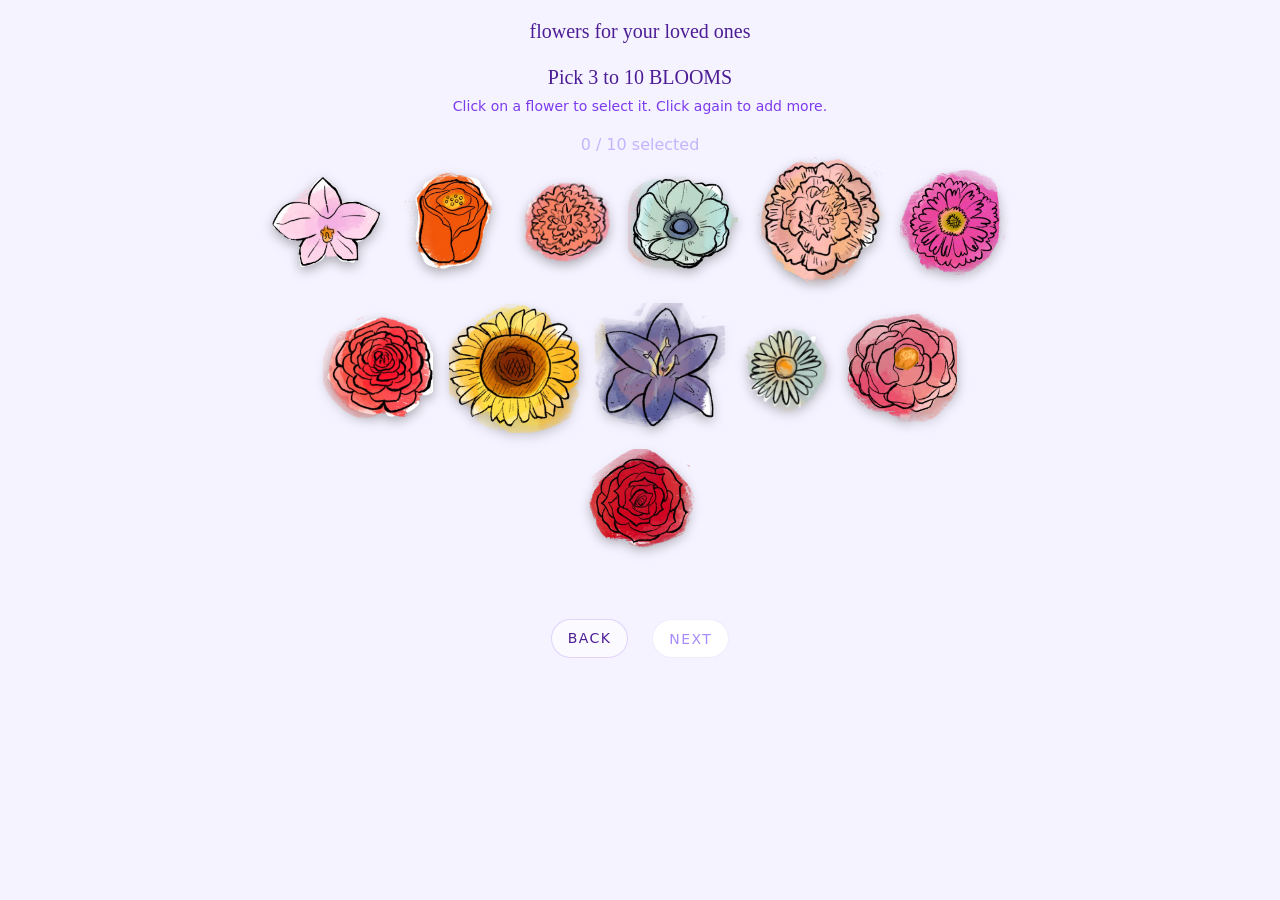
==== arrange.html @ 4278deaa "Initial commit with fresh files" ====
<!DOCTYPE html>
<html lang="en">
<head>
  <meta charset="UTF-8">
  <meta name="viewport" content="width=device-width, initial-scale=1">
  <title>arrange your bouquet — flowers for your loved ones</title>
  <meta name="description" content="Arrange your digital flower bouquet.">
  <link rel="stylesheet" href="./styles.css">
</head>
<body>
  <div class="page-wrapper animate-fade-in" style="min-height: auto;">
    <div style="width:100%; max-width:48rem; margin:0 auto; text-align:center; padding:0.5rem 0.5rem 2rem;">

      <!-- Header -->
      <a href="./index.html" class="logo-link">
        <h2 class="brand-title-small" style="text-align: center;">flowers for your loved ones</h2>
      </a>

      <h2 class="section-heading" style="margin-top:0.5rem;">ARRANGE YOUR BOUQUET</h2>
      <p class="section-subtitle">Choose random or manual arrangement.</p>

      <!-- Bush Style Selector -->
      <div class="bush-selector" id="bush-selector" style="position: relative; z-index: 20;">
        <button class="bush-option active" data-bush="bush-1">STYLE 1</button>
        <button class="bush-option" data-bush="bush-2">STYLE 2</button>
        <button class="bush-option" data-bush="bush-3">STYLE 3</button>
      </div>

      <!-- Arrange Mode Toggle -->
      <div class="arrange-mode-toggle" id="arrange-mode-toggle" style="position: relative; z-index: 20;">
        <button class="arrange-mode-btn active" data-mode="random">⟳ RANDOM</button>
        <button class="arrange-mode-btn" data-mode="manual">✋ MANUAL</button>
      </div>

      <!-- Random mode controls -->
      <div id="random-controls" style="margin-bottom: 0.5rem; position: relative; z-index: 20;">
        <button class="btn btn-small btn-secondary" id="btn-reshuffle" style="padding: 0.5rem 1rem; border-radius: 9999px;">
          ⟳ RESHUFFLE FLOWERS
        </button>
      </div>

      <!-- Manual mode controls -->
      <div id="manual-controls" style="display:none; position: relative; z-index: 20;">
        <p class="manual-hint">Drag flowers to reposition. Tap a flower then use controls to rotate.</p>
        <div class="rotation-controls" id="rotation-controls" style="display:none;">
          <button class="rot-btn" id="btn-rot-left">↺</button>
          <span class="rot-label" id="rot-label">0°</span>
          <button class="rot-btn" id="btn-rot-right">↻</button>
        </div>
      </div>

      <!-- Bouquet Preview -->
      <div class="bouquet-display">
        <div class="bouquet-container">
          <div class="bouquet-frame">
            <div id="bouquet-preview"></div>
          </div>
        </div>
      </div>

      <!-- Actions -->
      <div class="btn-group-horizontal" style="padding:1rem 0 0.5rem; position: relative; z-index: 20;">
        <a href="./bouquet.html" class="btn btn-small btn-secondary" id="btn-back" style="width:auto;">BACK</a>
        <button class="btn btn-small btn-primary" id="btn-next" style="width:auto;">NEXT</button>
      </div>

    </div>
  </div>

  <script src="./app.js"></script>
  <script>
    // ─── State ─────────────────────────────────
    const mode = getMode();
    const state = loadBuilderState();
    
    if (!state || !state.flowers || state.flowers.length < 3) {
      window.location.href = `./bouquet.html?mode=${mode}`;
    }

    let bushStyle = state.bushStyle || 'bush-1';
    let arrangeMode = 'random';
    let selectedFlowerIndex = -1;

    // Drag state — single shared state (no per-flower listeners)
    let dragState = {
      active: false,
      index: -1,
      wrapper: null,
      startX: 0,
      startY: 0,
      origOffsetX: 0,
      origOffsetY: 0,
      moved: false
    };

    // Set back button mode
    document.getElementById('btn-back').href = `./bouquet.html?mode=${mode}`;

    // Set initial active bush
    document.querySelectorAll('.bush-option').forEach(btn => {
      if(btn.dataset.bush === bushStyle) {
        document.querySelectorAll('.bush-option').forEach(b => b.classList.remove('active'));
        btn.classList.add('active');
      }
    });

    let currentFlowers = [...state.flowers];
    let currentLayout = state.layout || null;

    function generateLayout() {
      return currentFlowers.map(() => ({
        rotation: (Math.random() * 60) - 30,
        scale: 0.9 + (Math.random() * 0.2),
        offsetX: (Math.random() * 20) - 10,
        offsetY: (Math.random() * 20) - 10
      }));
    }

    function renderPreview(forceReshuffle = false) {
      if (!currentLayout || forceReshuffle) {
        for (let i = currentFlowers.length - 1; i > 0; i--) {
          const j = Math.floor(Math.random() * (i + 1));
          [currentFlowers[i], currentFlowers[j]] = [currentFlowers[j], currentFlowers[i]];
        }
        currentLayout = generateLayout();
      }

      const bouquetData = {
        mode: mode,
        bushStyle: bushStyle,
        flowers: currentFlowers,
        layout: currentLayout
      };

      const container = document.getElementById('bouquet-preview');
      renderBouquetComposition(container, bouquetData);

      // After render, set up manual mode class and click handlers
      if (arrangeMode === 'manual') {
        setupManualMode();
      }
    }

    // ─── Manual Mode Setup ────────────────────
    function setupManualMode() {
      const area = document.querySelector('.bouquet-area');
      if (!area) return;
      area.classList.add('manual-mode');

      // Disable the slow hover transition in manual mode
      const imgs = area.querySelectorAll('.bouquet-flower img');
      imgs.forEach(img => {
        img.style.transition = 'none';
      });

      // Only attach click listeners to each flower (lightweight)
      const wrappers = area.querySelectorAll('.bouquet-flower');
      wrappers.forEach((wrapper, index) => {
        wrapper.dataset.flowerIndex = index;
      });
    }

    function selectFlower(index) {
      selectedFlowerIndex = index;
      document.querySelectorAll('.bouquet-flower').forEach((el, i) => {
        el.classList.toggle('selected-flower', i === index);
      });
      document.getElementById('rotation-controls').style.display = 'flex';
      updateRotLabel();
    }

    function updateRotLabel() {
      if (selectedFlowerIndex >= 0 && currentLayout[selectedFlowerIndex]) {
        document.getElementById('rot-label').textContent = `${Math.round(currentLayout[selectedFlowerIndex].rotation)}°`;
      }
    }

    function applyFlowerTransform(index) {
      const wrappers = document.querySelectorAll('.bouquet-flower');
      if (!wrappers[index]) return;
      const l = currentLayout[index];
      const img = wrappers[index].querySelector('img');
      if (img) {
        img.style.transform = `translate(${l.offsetX || 0}px, ${l.offsetY || 0}px) rotate(${l.rotation}deg) scale(${l.scale})`;
      }
    }

    // ─── Single Global Drag Handlers ──────────
    // One set of listeners on document — no per-flower duplication
    function getFlowerWrapper(el) {
      while (el && !el.classList.contains('bouquet-flower')) {
        el = el.parentElement;
      }
      return el;
    }

    function onDragStart(clientX, clientY, target) {
      if (arrangeMode !== 'manual') return;
      const wrapper = getFlowerWrapper(target);
      if (!wrapper || wrapper.dataset.flowerIndex === undefined) return;

      const index = parseInt(wrapper.dataset.flowerIndex);
      const layout = currentLayout[index];

      dragState = {
        active: true,
        index: index,
        wrapper: wrapper,
        startX: clientX,
        startY: clientY,
        origOffsetX: layout.offsetX || 0,
        origOffsetY: layout.offsetY || 0,
        moved: false
      };
      wrapper.classList.add('dragging');
    }

    function onDragMove(clientX, clientY) {
      if (!dragState.active) return;
      const dx = clientX - dragState.startX;
      const dy = clientY - dragState.startY;

      if (Math.abs(dx) > 3 || Math.abs(dy) > 3) {
        dragState.moved = true;
      }

      currentLayout[dragState.index].offsetX = dragState.origOffsetX + dx;
      currentLayout[dragState.index].offsetY = dragState.origOffsetY + dy;
      applyFlowerTransform(dragState.index);
    }

    function onDragEnd() {
      if (!dragState.active) return;
      if (dragState.wrapper) {
        dragState.wrapper.classList.remove('dragging');
      }
      // If it was a click (no movement), select the flower
      if (!dragState.moved) {
        selectFlower(dragState.index);
      }
      dragState.active = false;
    }

    // Mouse
    document.addEventListener('mousedown', (e) => {
      if (arrangeMode !== 'manual') return;
      const wrapper = getFlowerWrapper(e.target);
      if (!wrapper) return;
      e.preventDefault();
      onDragStart(e.clientX, e.clientY, e.target);
    });
    document.addEventListener('mousemove', (e) => {
      if (!dragState.active) return;
      e.preventDefault();
      onDragMove(e.clientX, e.clientY);
    });
    document.addEventListener('mouseup', () => {
      onDragEnd();
    });

    // Touch
    document.addEventListener('touchstart', (e) => {
      if (arrangeMode !== 'manual') return;
      const wrapper = getFlowerWrapper(e.target);
      if (!wrapper) return;
      const touch = e.touches[0];
      onDragStart(touch.clientX, touch.clientY, e.target);
    }, { passive: true });
    document.addEventListener('touchmove', (e) => {
      if (!dragState.active) return;
      e.preventDefault(); // prevent scroll while dragging
      const touch = e.touches[0];
      onDragMove(touch.clientX, touch.clientY);
    }, { passive: false });
    document.addEventListener('touchend', () => {
      onDragEnd();
    });

    // ─── UI Events ────────────────────────────
    // Bush style buttons
    document.querySelectorAll('.bush-option').forEach(btn => {
      btn.addEventListener('click', () => {
        document.querySelectorAll('.bush-option').forEach(b => b.classList.remove('active'));
        btn.classList.add('active');
        bushStyle = btn.dataset.bush;
        renderPreview();
      });
    });

    // Arrange mode toggle
    document.querySelectorAll('.arrange-mode-btn').forEach(btn => {
      btn.addEventListener('click', () => {
        document.querySelectorAll('.arrange-mode-btn').forEach(b => b.classList.remove('active'));
        btn.classList.add('active');
        arrangeMode = btn.dataset.mode;

        document.getElementById('random-controls').style.display = arrangeMode === 'random' ? 'block' : 'none';
        document.getElementById('manual-controls').style.display = arrangeMode === 'manual' ? 'block' : 'none';

        selectedFlowerIndex = -1;
        document.getElementById('rotation-controls').style.display = 'none';
        renderPreview();
      });
    });

    // Reshuffle
    document.getElementById('btn-reshuffle').addEventListener('click', () => {
      renderPreview(true);
    });

    // Rotation controls
    document.getElementById('btn-rot-left').addEventListener('click', () => {
      if (selectedFlowerIndex < 0) return;
      currentLayout[selectedFlowerIndex].rotation -= 15;
      applyFlowerTransform(selectedFlowerIndex);
      updateRotLabel();
    });

    document.getElementById('btn-rot-right').addEventListener('click', () => {
      if (selectedFlowerIndex < 0) return;
      currentLayout[selectedFlowerIndex].rotation += 15;
      applyFlowerTransform(selectedFlowerIndex);
      updateRotLabel();
    });

    // Next button
    document.getElementById('btn-next').addEventListener('click', () => {
      saveBuilderState({
        bushStyle: bushStyle,
        flowers: currentFlowers,
        layout: currentLayout
      });
      window.location.href = `./note.html?mode=${mode}`;
    });

    // ─── Init ──────────────────────────────────
    renderPreview();
  </script>
</body>
</html>
---- styles.css ----
/* ============================================
   FLOWERS FOR YOUR LOVED ONES — Global Styles
   ============================================ */

/* CSS Reset & Base */
*, *::before, *::after {
  box-sizing: border-box;
  margin: 0;
  padding: 0;
}

:root {
  --bg-dark: #f5f3ff; /* violet-50 */
  --bg-panel: rgba(255, 255, 255, 0.6);
  --bg-panel-solid: #ffffff;
  --text-primary: #4c1d95; /* violet-900 */
  --text-muted: #7c3aed; /* violet-600 */
  --text-light: #a78bfa; /* violet-400 */
  --border-color: rgba(124, 58, 237, 0.2);
  --border-light: rgba(124, 58, 237, 0.1);
  --accent-pink: #c4b5fd; /* subtle violet-300 */
  --accent-badge-text: #4c1d95; /* deep violet text for badge */
  
  --font-serif: Georgia, 'Times New Roman', Times, serif;
  --font-sans: system-ui, -apple-system, sans-serif;
  
  --transition-fast: 150ms ease;
  --transition-medium: 300ms ease;
  --transition-slow: 700ms ease;
}

html {
  font-size: 16px;
  -webkit-text-size-adjust: 100%;
}

body {
  font-family: var(--font-sans);
  background-color: var(--bg-dark);
  color: var(--text-primary);
  min-height: 100vh;
  line-height: 1.5;
  -webkit-font-smoothing: antialiased;
  -moz-osx-font-smoothing: grayscale;
}

h1, h2, h3, h4, h5, h6 {
  font-family: var(--font-serif);
  font-weight: normal;
}

img {
  max-width: 100%;
  height: auto;
  display: block;
}

a {
  color: inherit;
  text-decoration: none;
}

button {
  font-family: inherit;
  cursor: pointer;
  border: none;
  background: none;
  font-size: inherit;
}

/* ============================================
   Layout
   ============================================ */

.page-wrapper {
  display: flex;
  flex-direction: column;
  justify-content: center;
  align-items: center;
  padding: 0.5rem;
  min-height: 100vh;
}

.page-content {
  padding: 1rem 0.5rem;
  margin: 0 auto;
  max-width: 48rem;
  text-align: center;
  width: 100%;
}

.container {
  display: flex;
  flex-direction: column;
  padding: 0.5rem;
  margin: 0 auto;
  max-width: 48rem;
  width: 100%;
}

/* ============================================
   Typography & Branding
   ============================================ */

.brand-title {
  font-family: var(--font-serif);
  font-size: 2rem;
  line-height: 1.2;
  margin-bottom: 0.25rem;
  letter-spacing: 0.02em;
  color: var(--text-primary);
}

.brand-title-small {
  font-family: var(--font-serif);
  font-size: 1.25rem;
  margin: 0.5rem 0;
  color: var(--text-primary);
}

.tagline {
  margin: 0.5rem 0 1rem;
  font-size: 1rem;
  color: var(--text-muted);
  font-style: italic;
  font-family: var(--font-serif);
}

/* ============================================
   Hero Section
   ============================================ */

.hero-flower {
  width: 90px;
  height: 90px;
  object-fit: cover;
  margin: 0 auto 1rem;
  filter: drop-shadow(0 6px 10px rgba(0,0,0,0.3));
}

/* ============================================
   Buttons
   ============================================ */

.btn {
  display: inline-block;
  font-size: 0.875rem;
  padding: 0.75rem 1.5rem;
  margin: 0.25rem;
  border-radius: 9999px;
  transition: all var(--transition-fast);
  text-align: center;
  text-transform: uppercase;
  letter-spacing: 0.1em;
  width: 100%;
  max-width: 340px;
  font-weight: 500;
}

.btn-primary {
  background-color: var(--accent-pink);
  color: var(--bg-dark);
}

.btn-primary:hover {
  opacity: 0.9;
  transform: translateY(-2px);
  box-shadow: 0 4px 12px rgba(217, 70, 239, 0.4);
}

.btn-secondary {
  border: 1px solid var(--border-color);
  color: var(--text-primary);
  background: var(--bg-panel);
  backdrop-filter: blur(8px);
}

.btn-secondary:hover {
  background-color: var(--border-color);
  color: var(--bg-dark);
}

.btn-text {
  text-decoration: underline;
  text-underline-offset: 4px;
  color: var(--text-muted);
  background: transparent;
}

.btn-text:hover {
  color: var(--text-primary);
}

.btn-disabled {
  background-color: var(--bg-panel-solid);
  color: var(--text-light);
  cursor: not-allowed;
  pointer-events: none;
  border: 1px solid var(--border-light);
}

.btn-small {
  font-size: 0.75rem;
  padding: 0.5rem 1rem;
  width: auto;
}

@media (min-width: 768px) {
  .btn-small {
    font-size: 0.875rem;
  }
}

.btn-group {
  display: flex;
  flex-direction: column;
  align-items: center;
  justify-content: center;
  gap: 0.5rem;
}

.btn-group-horizontal {
  display: flex;
  flex-wrap: wrap;
  align-items: center;
  justify-content: center;
  gap: 1rem;
}

/* ============================================
   Flower Grid (Builder)
   ============================================ */

.section-heading {
  margin-bottom: 0.25rem;
  font-size: 1.25rem;
}

.section-subtitle {
  margin-bottom: 1rem;
  font-size: 0.875rem;
  color: var(--text-muted);
}

.flower-grid {
  display: flex;
  flex-wrap: wrap;
  justify-content: center;
  gap: 1rem;
  margin-bottom: 2rem;
  align-items: center;
  min-height: 200px;
}

.flower-card {
  display: flex;
  position: relative;
  flex-direction: column;
  align-items: center;
  cursor: pointer;
  background: none;
  border: none;
  padding: 0;
  transition: transform var(--transition-medium);
}

.flower-card:hover .flower-img-wrapper {
  transform: translateY(-8px);
  filter: brightness(1.2);
}

.flower-card.selected .flower-img-wrapper {
  transform: translateY(-8px);
}

.flower-img-wrapper {
  display: flex;
  align-items: center;
  justify-content: center;
  transition: all var(--transition-medium);
  overflow: hidden;
  filter: drop-shadow(0 4px 6px rgba(0,0,0,0.3));
}

/* Varying flower sizes like the original */
.flower-img-wrapper.size-sm { width: 90px; height: 90px; }
.flower-img-wrapper.size-md { width: 110px; height: 110px; }
.flower-img-wrapper.size-lg { width: 130px; height: 130px; }

.flower-img-wrapper img {
  width: 100%;
  height: 100%;
  object-fit: cover;
}

/* Selection badge */
.flower-badge {
  display: flex;
  position: absolute;
  top: 0;
  right: 0;
  justify-content: center;
  align-items: center;
  width: 1.5rem;
  height: 1.5rem;
  font-size: 0.875rem;
  font-weight: 600;
  border-radius: 50%;
  background-color: var(--accent-pink);
  color: var(--accent-badge-text);
  z-index: 5;
  box-shadow: 0 2px 4px rgba(0,0,0,0.5);
}

/* Selection pills */
.selection-area {
  margin-top: 1rem;
}

.selection-pills {
  display: flex;
  flex-wrap: wrap;
  gap: 0.5rem;
  justify-content: center;
  margin-top: 0.5rem;
}

.pill {
  padding: 0.35rem 0.875rem;
  font-size: 0.875rem;
  border-radius: 9999px;
  border: 1px solid var(--border-color);
  color: var(--text-primary);
  background: var(--bg-panel);
  backdrop-filter: blur(4px);
  transition: all var(--transition-fast);
  cursor: pointer;
}

.pill:hover {
  background-color: var(--accent-pink);
  color: var(--bg-dark);
  border-color: var(--accent-pink);
}

/* Counter */
.counter-text {
  font-size: 1rem;
  margin-top: 1rem;
  color: var(--accent-pink);
  font-weight: 500;
}

/* Next button area */
.nav-buttons {
  display: flex;
  flex-direction: row;
  gap: 1rem;
  justify-content: center;
  margin: 1rem auto;
}

/* ============================================
   Bush / Bouquet Arrangement
   ============================================ */

.bouquet-display {
  text-align: center;
}

.bouquet-container {
  display: flex;
  flex-direction: column;
  max-width: 32rem;
  margin: 0 auto;
  background-color: var(--bg-panel-solid);
  border-radius: 1000px;
  box-shadow: inset 0 0 50px rgba(126, 34, 206, 0.1), 0 20px 40px rgba(76, 29, 149, 0.15);
}

.bouquet-frame {
  display: flex;
  position: relative;
  justify-content: center;
  align-items: center;
  padding: 1rem 0;
  margin: 1rem 0;
}

.bouquet-area {
  position: relative;
  width: 400px;
  max-width: 100%;
  min-height: 320px;
}


.bush-bg {
  position: absolute;
  top: 50%;
  left: 50%;
  z-index: 0;
  transform: translate(-50%, -50%);
  width: 600px;
  max-width: 120%;
  height: auto;
  opacity: 1;
}


.flowers-layer {
  display: flex;
  flex-wrap: wrap-reverse;
  width: 260px;
  justify-content: center;
  align-items: flex-end;
  margin: 0 auto;
  position: relative;
  gap: 0;
  z-index: 5;
}

.flowers-layer > div {
  flex-shrink: 0;
}

.bouquet-flower {
  display: flex;
  position: relative;
  justify-content: center;
  align-items: center;
}

.bouquet-flower img {
  position: relative;
  z-index: 5;
  transition: transform var(--transition-slow);
  filter: drop-shadow(0 8px 12px rgba(76, 29, 149, 0.3));
}

.bouquet-flower img:hover {
  transform: scale(1.1);
}

/* ============================================
   Arrange Mode Toggle & Manual Mode
   ============================================ */

.arrange-mode-toggle {
  display: flex;
  justify-content: center;
  gap: 0;
  margin: 0.5rem 0 1rem;
  background: var(--bg-panel);
  border: 1px solid var(--border-color);
  border-radius: 9999px;
  overflow: hidden;
  max-width: 280px;
  margin-left: auto;
  margin-right: auto;
}

.arrange-mode-btn {
  flex: 1;
  padding: 0.5rem 1.25rem;
  font-size: 0.75rem;
  text-transform: uppercase;
  letter-spacing: 0.08em;
  cursor: pointer;
  transition: all var(--transition-fast);
  background: transparent;
  color: var(--text-muted);
  border: none;
  font-weight: 500;
}

.arrange-mode-btn.active {
  background: var(--text-primary);
  color: var(--bg-dark);
}

.arrange-mode-btn:not(.active):hover {
  background: var(--border-light);
  color: var(--text-primary);
}

/* Manual mode — flowers become draggable */
.bouquet-area.manual-mode .bouquet-flower {
  cursor: grab;
  position: relative;
}

.bouquet-area.manual-mode .bouquet-flower img {
  transition: none; /* kill the 700ms transition — causes drag lag */
}

.bouquet-area.manual-mode .bouquet-flower.dragging {
  cursor: grabbing;
  z-index: 50;
}

.bouquet-area.manual-mode .bouquet-flower.dragging img {
  filter: drop-shadow(0 12px 20px rgba(76, 29, 149, 0.5));
}

.bouquet-area.manual-mode .bouquet-flower.selected-flower {
  z-index: 40;
}

.bouquet-area.manual-mode .bouquet-flower.selected-flower img {
  filter: drop-shadow(0 0 8px rgba(124, 58, 237, 0.8)) drop-shadow(0 8px 12px rgba(76, 29, 149, 0.3));
}

.bouquet-area.manual-mode .bouquet-flower img:hover {
  transform: none;
}

/* Rotation controls */
.rotation-controls {
  display: flex;
  justify-content: center;
  align-items: center;
  gap: 0.75rem;
  margin: 0.5rem 0;
}

.rotation-controls .rot-btn {
  width: 2.25rem;
  height: 2.25rem;
  border-radius: 50%;
  border: 1px solid var(--border-color);
  background: var(--bg-panel);
  color: var(--text-primary);
  font-size: 1.1rem;
  cursor: pointer;
  display: flex;
  align-items: center;
  justify-content: center;
  transition: all var(--transition-fast);
}

.rotation-controls .rot-btn:hover {
  background: var(--text-primary);
  color: var(--bg-dark);
  border-color: var(--text-primary);
}

.rotation-controls .rot-label {
  font-size: 0.75rem;
  color: var(--text-muted);
  min-width: 3rem;
  text-align: center;
}

.manual-hint {
  font-size: 0.8rem;
  color: var(--text-light);
  font-style: italic;
  margin: 0.25rem 0 0.5rem;
  font-family: var(--font-serif);
}

/* Bush style selector */
.bush-selector {
  display: flex;
  justify-content: center;
  gap: 0.5rem;
  margin: 0.5rem 0 1rem;
}

.bush-option {
  padding: 0.5rem 1rem;
  font-size: 0.75rem;
  border: 1px solid var(--border-light);
  border-radius: 9999px;
  cursor: pointer;
  transition: all var(--transition-fast);
  background: var(--bg-panel);
  color: var(--text-muted);
  text-transform: uppercase;
  letter-spacing: 0.05em;
}

.bush-option:hover {
  border-color: var(--text-primary);
  color: var(--text-primary);
}

.bush-option.active {
  background-color: var(--text-primary);
  color: var(--bg-dark);
  border-color: var(--text-primary);
}

/* ============================================
   Note Card
   ============================================ */

.note-card {
  background: rgba(255, 255, 255, 0.7);
  backdrop-filter: blur(12px);
  border: 1px solid var(--border-color);
  border-radius: 16px;
  padding: 1.5rem;
  margin: 0 auto;
  max-width: 28rem;
  width: 100%;
  box-shadow: 0 20px 40px rgba(76, 29, 149, 0.15);
  text-align: left;
}

.note-card.preview-mode {
  transform: translateY(-50px) rotate(-2deg);
  transition: all var(--transition-medium);
}

.note-card textarea {
  background: transparent;
  border: none;
  outline: none;
  font-family: var(--font-serif);
  font-size: 1.125rem;
  color: var(--text-primary);
  width: 100%;
  resize: vertical;
  line-height: 1.6;
  min-height: 120px;
}

.note-card textarea::placeholder {
  color: var(--text-light);
  font-style: italic;
}

.note-display {
  font-family: var(--font-serif);
  font-size: 1.125rem;
  color: var(--text-primary);
  line-height: 1.6;
  white-space: pre-wrap;
}

/* ============================================
   Animations
   ============================================ */

@keyframes fadeInUp {
  from {
    opacity: 0;
    transform: translateY(16px);
  }
  to {
    opacity: 1;
    transform: translateY(0);
  }
}

.animate-fade-in {
  animation: fadeInUp 0.7s ease both;
}

/* ============================================
   Share Link Section
   ============================================ */

.share-section {
  background: var(--bg-panel);
  border: 1px solid var(--border-color);
  border-radius: 12px;
  padding: 1.5rem;
  max-width: 400px;
  margin: 0 auto;
  text-align: center;
}

.share-link-box {
  display: flex;
  gap: 0.5rem;
  margin-top: 1rem;
}

.share-link-input {
  flex: 1;
  padding: 0.75rem;
  font-family: var(--font-sans);
  font-size: 0.875rem;
  border: 1px solid var(--border-light);
  border-radius: 8px;
  background: rgba(255,255,255,0.7);
  color: var(--text-primary);
}

.toast {
  position: fixed;
  bottom: 2rem;
  left: 50%;
  transform: translateX(-50%);
  background: var(--accent-pink);
  color: var(--bg-dark);
  padding: 0.75rem 1.5rem;
  border-radius: 9999px;
  font-size: 0.875rem;
  font-weight: 500;
  text-transform: uppercase;
  letter-spacing: 0.05em;
  z-index: 2000;
  box-shadow: 0 10px 20px rgba(217, 70, 239, 0.3);
  animation: fadeInUp 0.3s ease;
}

/* ============================================
   Responsive
   ============================================ */

@media (max-width: 640px) {
  .page-content {
    padding: 1.5rem 0.5rem;
  }
  
  .brand-title {
    font-size: 2rem;
  }

  .flower-img-wrapper.size-sm { width: 70px; height: 70px; }
  .flower-img-wrapper.size-md { width: 85px; height: 85px; }
  .flower-img-wrapper.size-lg { width: 100px; height: 100px; }

  .bouquet-area {
    min-height: 240px;
  }

  .bush-bg {
    width: 320px;
  }

  .flowers-layer {
    width: 180px;
  }

  .flowers-layer > div {
    margin-top: -2rem;
    margin-left: -0.5rem;
  }

  .note-card {
    max-width: 90%;
    padding: 1.5rem;
  }
}

@media (max-width: 380px) {
  .flower-img-wrapper.size-sm { width: 60px; height: 60px; }
  .flower-img-wrapper.size-md { width: 70px; height: 70px; }
  .flower-img-wrapper.size-lg { width: 80px; height: 80px; }

  .btn {
    padding: 0.5rem 1rem;
    font-size: 0.75rem;
  }
}
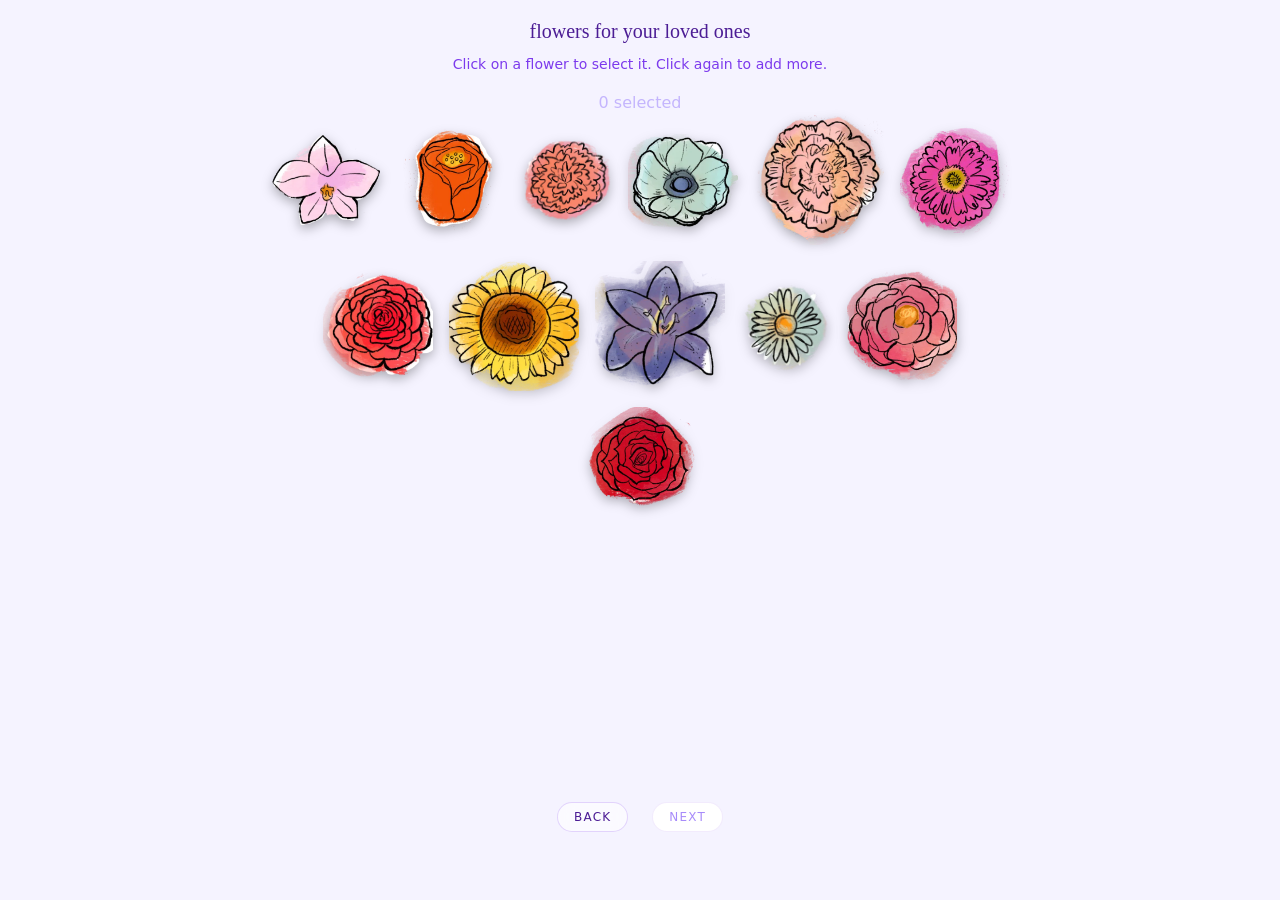
==== commit cc79e12e: "Update project files" ====
--- a/arrange.html
+++ b/arrange.html
@@ -8,64 +8,66 @@
   <link rel="stylesheet" href="./styles.css">
 </head>
 <body>
-  <div class="page-wrapper animate-fade-in" style="min-height: auto;">
-    <div style="width:100%; max-width:48rem; margin:0 auto; text-align:center; padding:0.5rem 0.5rem 2rem;">
-
-      <!-- Header -->
-      <a href="./index.html" class="logo-link">
-        <h2 class="brand-title-small" style="text-align: center;">flowers for your loved ones</h2>
-      </a>
-
-      <h2 class="section-heading" style="margin-top:0.5rem;">ARRANGE YOUR BOUQUET</h2>
-      <p class="section-subtitle">Choose random or manual arrangement.</p>
-
-      <!-- Bush Style Selector -->
-      <div class="bush-selector" id="bush-selector" style="position: relative; z-index: 20;">
-        <button class="bush-option active" data-bush="bush-1">STYLE 1</button>
-        <button class="bush-option" data-bush="bush-2">STYLE 2</button>
-        <button class="bush-option" data-bush="bush-3">STYLE 3</button>
+  <main class="container animate-fade-in">
+
+    <!-- Header -->
+    <a href="./index.html" class="logo-link">
+      <h2 class="brand-title-small">flowers for your loved ones</h2>
+    </a>
+
+    <h2 class="section-heading">ARRANGE YOUR BOUQUET</h2>
+    <p class="section-subtitle">Choose random or manual arrangement.</p>
+
+    <!-- Bush Style Selector -->
+    <div class="bush-selector" id="bush-selector">
+      <button class="bush-option active" data-bush="bush-1">STYLE 1</button>
+      <button class="bush-option" data-bush="bush-2">STYLE 2</button>
+      <button class="bush-option" data-bush="bush-3">STYLE 3</button>
+    </div>
+
+    <!-- Arrange Mode Toggle -->
+    <div class="arrange-mode-toggle" id="arrange-mode-toggle">
+      <button class="arrange-mode-btn active" data-mode="random">⟳ RANDOM</button>
+      <button class="arrange-mode-btn" data-mode="manual">✋ MANUAL</button>
+    </div>
+
+    <!-- Random mode controls -->
+    <div id="random-controls" style="margin-bottom: 0.5rem; position: relative; z-index: 20;">
+      <button class="btn btn-small btn-secondary" id="btn-reshuffle" style="padding: 0.5rem 1rem; border-radius: 9999px;">
+        ⟳ RESHUFFLE FLOWERS
+      </button>
+    </div>
+
+    <!-- Manual mode controls -->
+    <div id="manual-controls" style="display:none; position: relative; z-index: 20;">
+      <p class="manual-hint">Drag flowers to reposition. Tap a flower then use controls to rotate and scale.</p>
+      <div class="rotation-controls" id="rotation-controls" style="display:none;">
+        <button class="rot-btn" id="btn-scale-down">-</button>
+        <span class="rot-label" id="scale-label">100%</span>
+        <button class="rot-btn" id="btn-scale-up">+</button>
+        
+        <button class="rot-btn" id="btn-rot-left" style="margin-left: 0.5rem;">↺</button>
+        <span class="rot-label" id="rot-label">0°</span>
+        <button class="rot-btn" id="btn-rot-right">↻</button>
       </div>
-
-      <!-- Arrange Mode Toggle -->
-      <div class="arrange-mode-toggle" id="arrange-mode-toggle" style="position: relative; z-index: 20;">
-        <button class="arrange-mode-btn active" data-mode="random">⟳ RANDOM</button>
-        <button class="arrange-mode-btn" data-mode="manual">✋ MANUAL</button>
-      </div>
-
-      <!-- Random mode controls -->
-      <div id="random-controls" style="margin-bottom: 0.5rem; position: relative; z-index: 20;">
-        <button class="btn btn-small btn-secondary" id="btn-reshuffle" style="padding: 0.5rem 1rem; border-radius: 9999px;">
-          ⟳ RESHUFFLE FLOWERS
-        </button>
-      </div>
-
-      <!-- Manual mode controls -->
-      <div id="manual-controls" style="display:none; position: relative; z-index: 20;">
-        <p class="manual-hint">Drag flowers to reposition. Tap a flower then use controls to rotate.</p>
-        <div class="rotation-controls" id="rotation-controls" style="display:none;">
-          <button class="rot-btn" id="btn-rot-left">↺</button>
-          <span class="rot-label" id="rot-label">0°</span>
-          <button class="rot-btn" id="btn-rot-right">↻</button>
+    </div>
+
+    <!-- Bouquet Preview -->
+    <div class="bouquet-display">
+      <div class="bouquet-container">
+        <div class="bouquet-frame">
+          <div id="bouquet-preview"></div>
         </div>
       </div>
-
-      <!-- Bouquet Preview -->
-      <div class="bouquet-display">
-        <div class="bouquet-container">
-          <div class="bouquet-frame">
-            <div id="bouquet-preview"></div>
-          </div>
-        </div>
-      </div>
-
-      <!-- Actions -->
-      <div class="btn-group-horizontal" style="padding:1rem 0 0.5rem; position: relative; z-index: 20;">
-        <a href="./bouquet.html" class="btn btn-small btn-secondary" id="btn-back" style="width:auto;">BACK</a>
-        <button class="btn btn-small btn-primary" id="btn-next" style="width:auto;">NEXT</button>
-      </div>
-
-    </div>
-  </div>
+    </div>
+
+    <!-- Actions -->
+    <div class="btn-group-horizontal" style="position: relative; z-index: 20;">
+      <a href="./bouquet.html" class="btn btn-small btn-secondary" id="btn-back">BACK</a>
+      <button class="btn btn-small btn-primary" id="btn-next">NEXT</button>
+    </div>
+
+  </main>
 
   <script src="./app.js"></script>
   <script>
@@ -73,7 +75,7 @@
     const mode = getMode();
     const state = loadBuilderState();
     
-    if (!state || !state.flowers || state.flowers.length < 3) {
+    if (!state || !state.flowers || state.flowers.length < 1) {
       window.location.href = `./bouquet.html?mode=${mode}`;
     }
 
@@ -166,12 +168,14 @@
         el.classList.toggle('selected-flower', i === index);
       });
       document.getElementById('rotation-controls').style.display = 'flex';
-      updateRotLabel();
-    }
-
-    function updateRotLabel() {
+      updateControlsLabel();
+    }
+
+    function updateControlsLabel() {
       if (selectedFlowerIndex >= 0 && currentLayout[selectedFlowerIndex]) {
-        document.getElementById('rot-label').textContent = `${Math.round(currentLayout[selectedFlowerIndex].rotation)}°`;
+        const layout = currentLayout[selectedFlowerIndex];
+        document.getElementById('rot-label').textContent = `${Math.round(layout.rotation)}°`;
+        document.getElementById('scale-label').textContent = `${Math.round((layout.scale || 1) * 100)}%`;
       }
     }
 
@@ -313,14 +317,31 @@
       if (selectedFlowerIndex < 0) return;
       currentLayout[selectedFlowerIndex].rotation -= 15;
       applyFlowerTransform(selectedFlowerIndex);
-      updateRotLabel();
+      updateControlsLabel();
     });
 
     document.getElementById('btn-rot-right').addEventListener('click', () => {
       if (selectedFlowerIndex < 0) return;
       currentLayout[selectedFlowerIndex].rotation += 15;
       applyFlowerTransform(selectedFlowerIndex);
-      updateRotLabel();
+      updateControlsLabel();
+    });
+
+    // Scale controls
+    document.getElementById('btn-scale-down').addEventListener('click', () => {
+      if (selectedFlowerIndex < 0) return;
+      const layout = currentLayout[selectedFlowerIndex];
+      layout.scale = Math.max(0.5, (layout.scale || 1) - 0.1);
+      applyFlowerTransform(selectedFlowerIndex);
+      updateControlsLabel();
+    });
+
+    document.getElementById('btn-scale-up').addEventListener('click', () => {
+      if (selectedFlowerIndex < 0) return;
+      const layout = currentLayout[selectedFlowerIndex];
+      layout.scale = Math.min(2.5, (layout.scale || 1) + 0.1);
+      applyFlowerTransform(selectedFlowerIndex);
+      updateControlsLabel();
     });
 
     // Next button
--- a/styles.css
+++ b/styles.css
@@ -10,20 +10,20 @@
 }
 
 :root {
-  --bg-dark: #f5f3ff; /* violet-50 */
+  --bg-dark: #f5f3ff;               /* violet-50  */
   --bg-panel: rgba(255, 255, 255, 0.6);
   --bg-panel-solid: #ffffff;
-  --text-primary: #4c1d95; /* violet-900 */
-  --text-muted: #7c3aed; /* violet-600 */
-  --text-light: #a78bfa; /* violet-400 */
+  --text-primary: #4c1d95;          /* violet-900 */
+  --text-muted: #7c3aed;            /* violet-600 */
+  --text-light: #a78bfa;            /* violet-400 */
   --border-color: rgba(124, 58, 237, 0.2);
   --border-light: rgba(124, 58, 237, 0.1);
-  --accent-pink: #c4b5fd; /* subtle violet-300 */
-  --accent-badge-text: #4c1d95; /* deep violet text for badge */
-  
+  --accent-pink: #c4b5fd;           /* violet-300 */
+  --accent-badge-text: #4c1d95;
+
   --font-serif: Georgia, 'Times New Roman', Times, serif;
   --font-sans: system-ui, -apple-system, sans-serif;
-  
+
   --transition-fast: 150ms ease;
   --transition-medium: 300ms ease;
   --transition-slow: 700ms ease;
@@ -72,6 +72,7 @@
    Layout
    ============================================ */
 
+/* Full-viewport centering shell — used on index.html */
 .page-wrapper {
   display: flex;
   flex-direction: column;
@@ -81,21 +82,32 @@
   min-height: 100vh;
 }
 
+/* Centered column that fills the viewport — used on index.html inner content */
 .page-content {
+  display: flex;
+  flex-direction: column;
+  justify-content: center;
   padding: 1rem 0.5rem;
   margin: 0 auto;
   max-width: 48rem;
   text-align: center;
   width: 100%;
-}
-
+  min-height: calc(100vh - 1rem);
+  position: relative;
+}
+
+/* Shared inner container — used on bouquet / arrange / note / p pages */
 .container {
   display: flex;
   flex-direction: column;
-  padding: 0.5rem;
+  justify-content: center;
+  padding: 0.5rem 0.5rem 2rem;
   margin: 0 auto;
   max-width: 48rem;
   width: 100%;
+  min-height: calc(100vh - 1rem);
+  text-align: center;
+  position: relative;
 }
 
 /* ============================================
@@ -115,6 +127,7 @@
   font-family: var(--font-serif);
   font-size: 1.25rem;
   margin: 0.5rem 0;
+  text-align: center;
   color: var(--text-primary);
 }
 
@@ -135,7 +148,7 @@
   height: 90px;
   object-fit: cover;
   margin: 0 auto 1rem;
-  filter: drop-shadow(0 6px 10px rgba(0,0,0,0.3));
+  filter: drop-shadow(0 6px 10px rgba(0, 0, 0, 0.3));
 }
 
 /* ============================================
@@ -143,7 +156,9 @@
    ============================================ */
 
 .btn {
-  display: inline-block;
+  display: inline-flex;
+  align-items: center;
+  justify-content: center;
   font-size: 0.875rem;
   padding: 0.75rem 1.5rem;
   margin: 0.25rem;
@@ -155,6 +170,7 @@
   width: 100%;
   max-width: 340px;
   font-weight: 500;
+  line-height: 1;
 }
 
 .btn-primary {
@@ -205,9 +221,10 @@
   width: auto;
 }
 
+/* Ensure buttons stay small even on larger screens */
 @media (min-width: 768px) {
   .btn-small {
-    font-size: 0.875rem;
+    font-size: 0.75rem;
   }
 }
 
@@ -225,6 +242,7 @@
   align-items: center;
   justify-content: center;
   gap: 1rem;
+  padding: 1.5rem 0 0.5rem; /* Increase top padding */
 }
 
 /* ============================================
@@ -232,7 +250,7 @@
    ============================================ */
 
 .section-heading {
-  margin-bottom: 0.25rem;
+  margin: 0.5rem 0 0.25rem;
   font-size: 1.25rem;
 }
 
@@ -279,11 +297,10 @@
   justify-content: center;
   transition: all var(--transition-medium);
   overflow: hidden;
-  filter: drop-shadow(0 4px 6px rgba(0,0,0,0.3));
-}
-
-/* Varying flower sizes like the original */
-.flower-img-wrapper.size-sm { width: 90px; height: 90px; }
+  filter: drop-shadow(0 4px 6px rgba(0, 0, 0, 0.3));
+}
+
+.flower-img-wrapper.size-sm { width: 90px;  height: 90px;  }
 .flower-img-wrapper.size-md { width: 110px; height: 110px; }
 .flower-img-wrapper.size-lg { width: 130px; height: 130px; }
 
@@ -309,7 +326,7 @@
   background-color: var(--accent-pink);
   color: var(--accent-badge-text);
   z-index: 5;
-  box-shadow: 0 2px 4px rgba(0,0,0,0.5);
+  box-shadow: 0 2px 4px rgba(0, 0, 0, 0.5);
 }
 
 /* Selection pills */
@@ -351,7 +368,7 @@
   font-weight: 500;
 }
 
-/* Next button area */
+/* Nav buttons (bouquet page) */
 .nav-buttons {
   display: flex;
   flex-direction: row;
@@ -361,11 +378,13 @@
 }
 
 /* ============================================
-   Bush / Bouquet Arrangement
+   Bouquet Display & Arrangement
    ============================================ */
 
 .bouquet-display {
   text-align: center;
+  margin-top: 1rem;
+  margin-bottom: 3rem; /* Push the buttons down to avoid overlap */
 }
 
 .bouquet-container {
@@ -393,7 +412,6 @@
   max-width: 100%;
   min-height: 320px;
 }
-
 
 .bush-bg {
   position: absolute;
@@ -404,9 +422,7 @@
   width: 600px;
   max-width: 120%;
   height: auto;
-  opacity: 1;
-}
-
+}
 
 .flowers-layer {
   display: flex;
@@ -449,15 +465,12 @@
 .arrange-mode-toggle {
   display: flex;
   justify-content: center;
-  gap: 0;
-  margin: 0.5rem 0 1rem;
+  margin: 0.5rem auto 1rem;
   background: var(--bg-panel);
   border: 1px solid var(--border-color);
   border-radius: 9999px;
   overflow: hidden;
   max-width: 280px;
-  margin-left: auto;
-  margin-right: auto;
 }
 
 .arrange-mode-btn {
@@ -491,7 +504,7 @@
 }
 
 .bouquet-area.manual-mode .bouquet-flower img {
-  transition: none; /* kill the 700ms transition — causes drag lag */
+  transition: none; /* kill slow transition — causes drag lag */
 }
 
 .bouquet-area.manual-mode .bouquet-flower.dragging {
@@ -515,7 +528,7 @@
   transform: none;
 }
 
-/* Rotation controls */
+/* Rotation/scale controls */
 .rotation-controls {
   display: flex;
   justify-content: center;
@@ -566,6 +579,8 @@
   justify-content: center;
   gap: 0.5rem;
   margin: 0.5rem 0 1rem;
+  position: relative;
+  z-index: 20;
 }
 
 .bush-option {
@@ -596,6 +611,12 @@
    Note Card
    ============================================ */
 
+.note-card-wrapper {
+  margin: 1rem auto;
+  max-width: 28rem;
+  width: 100%;
+}
+
 .note-card {
   background: rgba(255, 255, 255, 0.7);
   backdrop-filter: blur(12px);
@@ -673,10 +694,29 @@
   text-align: center;
 }
 
+.share-section-heading {
+  font-size: 1rem;
+  font-weight: 500;
+  margin-bottom: 0.25rem;
+}
+
+.share-section-subtext {
+  font-size: 0.875rem;
+  color: var(--text-muted);
+  margin-bottom: 1rem;
+}
+
 .share-link-box {
   display: flex;
+  flex-direction: column;
   gap: 0.5rem;
   margin-top: 1rem;
+}
+
+.share-link-row {
+  display: flex;
+  gap: 0.5rem;
+  width: 100%;
 }
 
 .share-link-input {
@@ -686,10 +726,37 @@
   font-size: 0.875rem;
   border: 1px solid var(--border-light);
   border-radius: 8px;
-  background: rgba(255,255,255,0.7);
-  color: var(--text-primary);
-}
-
+  background: rgba(255, 255, 255, 0.7);
+  color: var(--text-primary);
+}
+
+.share-edit-link {
+  margin-top: 1rem;
+}
+
+/* Builder actions panel */
+.builder-actions {
+  margin-top: 1.5rem;
+  position: relative;
+  z-index: 20;
+}
+
+/* Note area on preview page */
+.note-preview-area {
+  margin: 0 auto;
+  max-width: 28rem;
+  position: relative;
+  z-index: 20;
+}
+
+/* Receiver actions */
+.receiver-actions {
+  margin-top: 1.5rem;
+  position: relative;
+  z-index: 20;
+}
+
+/* Toast notification */
 .toast {
   position: fixed;
   bottom: 2rem;
@@ -716,30 +783,15 @@
   .page-content {
     padding: 1.5rem 0.5rem;
   }
-  
+
   .brand-title {
     font-size: 2rem;
   }
 
-  .flower-img-wrapper.size-sm { width: 70px; height: 70px; }
-  .flower-img-wrapper.size-md { width: 85px; height: 85px; }
-  .flower-img-wrapper.size-lg { width: 100px; height: 100px; }
-
   .bouquet-area {
-    min-height: 240px;
-  }
-
-  .bush-bg {
-    width: 320px;
-  }
-
-  .flowers-layer {
-    width: 180px;
-  }
-
-  .flowers-layer > div {
-    margin-top: -2rem;
-    margin-left: -0.5rem;
+    transform: scale(0.8);
+    transform-origin: center center;
+    margin: -10% auto;
   }
 
   .note-card {
@@ -749,12 +801,30 @@
 }
 
 @media (max-width: 380px) {
-  .flower-img-wrapper.size-sm { width: 60px; height: 60px; }
-  .flower-img-wrapper.size-md { width: 70px; height: 70px; }
-  .flower-img-wrapper.size-lg { width: 80px; height: 80px; }
+  .bouquet-area {
+    transform: scale(0.7);
+    margin: -15% auto;
+  }
 
   .btn {
     padding: 0.5rem 1rem;
     font-size: 0.75rem;
   }
 }
+
+/* ============================================
+   Site Footer
+   ============================================ */
+
+.site-footer {
+  position: absolute;
+  bottom: 1rem;
+  left: 0;
+  right: 0;
+  text-align: center;
+  font-size: 0.75rem;
+  color: rgba(124, 58, 237, 0.45);
+  font-family: var(--font-serif);
+  font-style: italic;
+  letter-spacing: 0.02em;
+}
